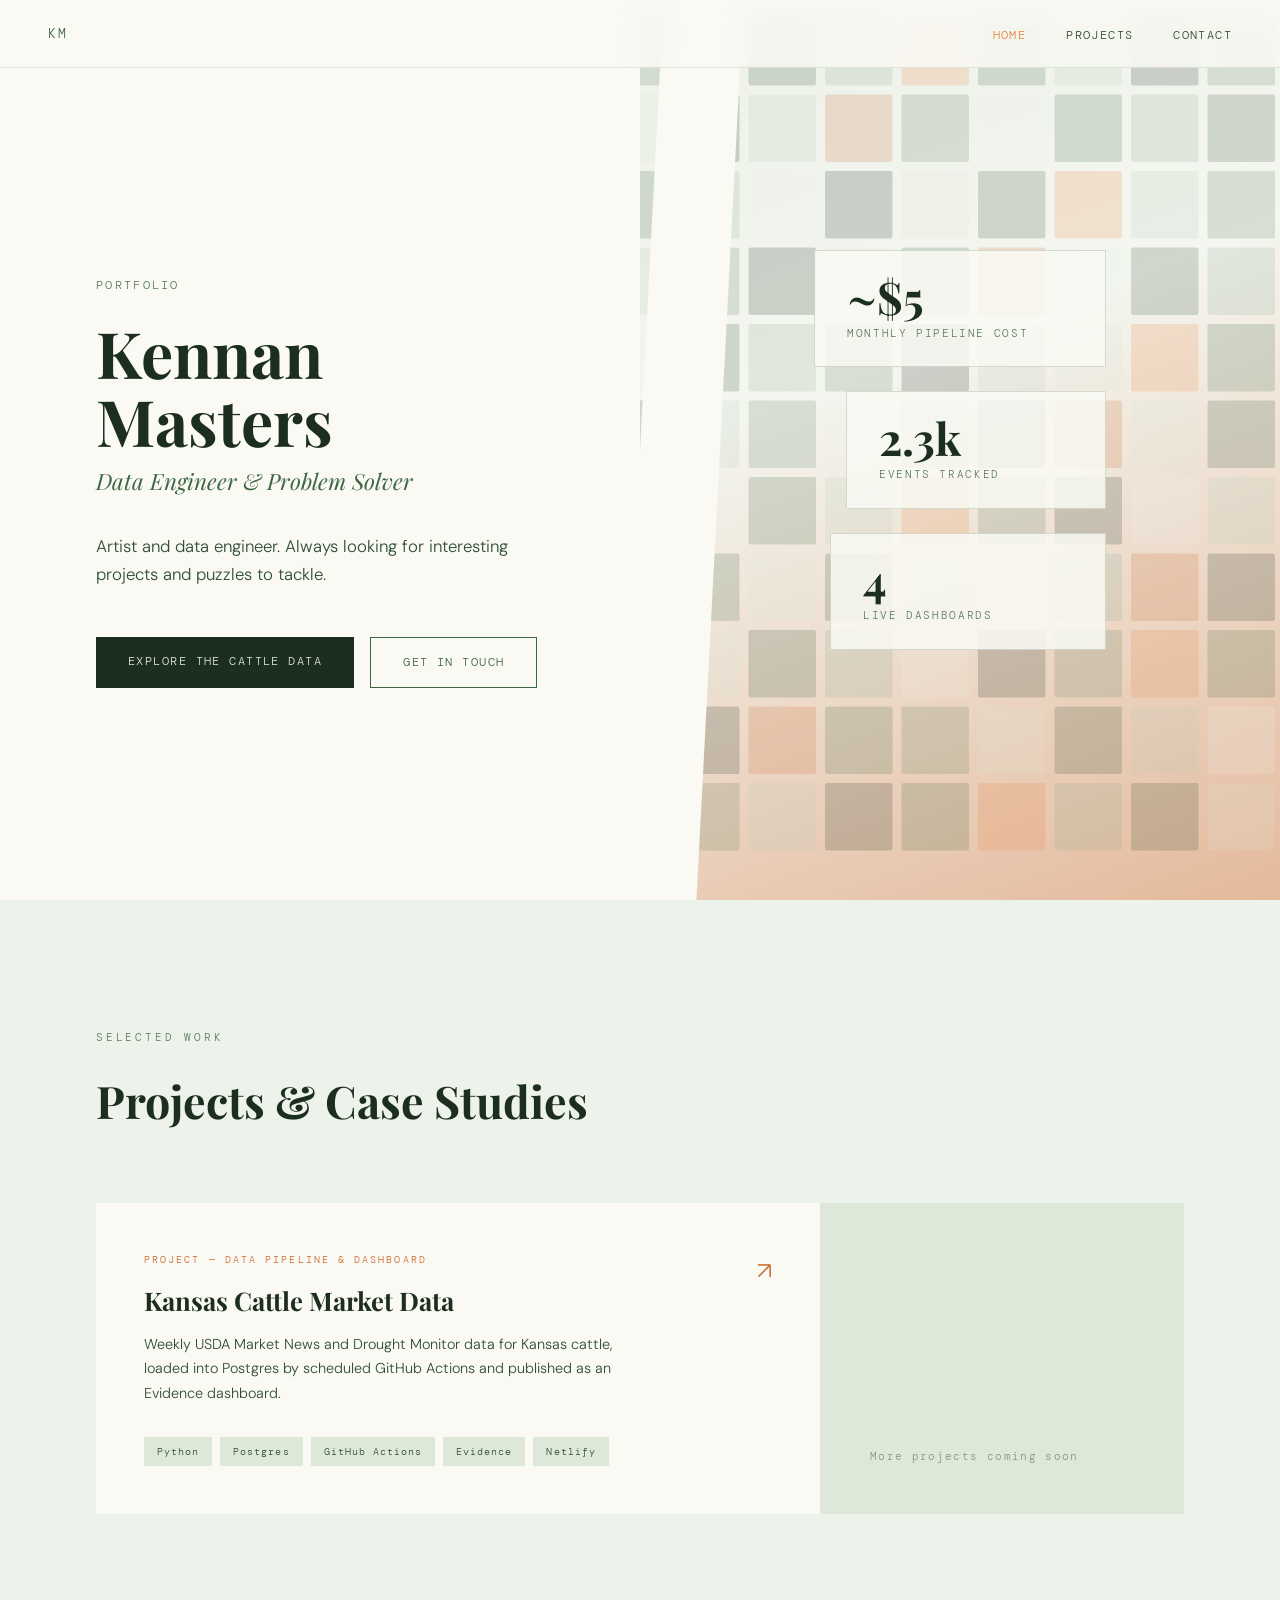
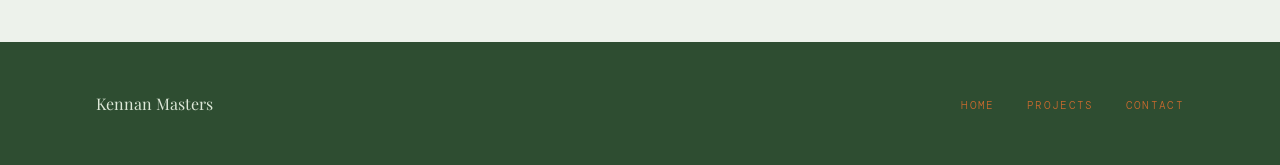
==== index.html @ 0778ef92 "Rename the Cattle Data nav and footer link to Projects, with an anchor on the home page Co-Authored-" ====
<!DOCTYPE html>
<html lang="en">
<head>
  <meta charset="UTF-8" />
  <meta name="viewport" content="width=device-width, initial-scale=1.0" />
  <title>Kennan Masters — Data Engineer & Problem Solver</title>
  <link rel="icon" href="/favicon.ico" sizes="48x48" />
  <link rel="icon" href="/icon.svg" type="image/svg+xml" />
  <link rel="apple-touch-icon" href="/apple-touch-icon.png" />
  <link rel="preconnect" href="https://fonts.googleapis.com" />
  <link rel="preconnect" href="https://fonts.gstatic.com" crossorigin />
  <link href="https://fonts.googleapis.com/css2?family=Playfair+Display:ital,wght@0,400;0,700;1,400&family=DM+Mono:wght@300;400&family=DM+Sans:wght@300;400;500&display=swap" rel="stylesheet" />
  <link rel="stylesheet" href="styles.css" />
  <style>
    body { overflow-x: hidden; }

    /* ── HERO ── */
    .hero {
      min-height: 100vh;
      display: grid;
      grid-template-columns: 1fr 1fr;
      position: relative;
      overflow: hidden;
    }

    .hero-left {
      display: flex;
      flex-direction: column;
      justify-content: center;
      padding: 8rem 4rem 4rem 6rem;
      position: relative;
      z-index: 2;
    }

    .hero-eyebrow {
      font-family: 'DM Mono', monospace;
      font-size: 0.72rem;
      letter-spacing: 0.2em;
      text-transform: uppercase;
      color: var(--sage);
      margin-bottom: 1.5rem;
      opacity: 0;
      animation: fadeUp 0.8s ease forwards 0.2s;
    }

    .hero-name {
      font-family: 'Playfair Display', serif;
      font-size: clamp(3.5rem, 5vw, 5.5rem);
      font-weight: 700;
      line-height: 1.05;
      color: var(--soil);
      margin-bottom: 0.5rem;
      opacity: 0;
      animation: fadeUp 0.8s ease forwards 0.4s;
    }

    .hero-title {
      font-family: 'Playfair Display', serif;
      font-size: clamp(1.1rem, 1.8vw, 1.4rem);
      font-weight: 400;
      font-style: italic;
      color: var(--leather);
      margin-bottom: 2rem;
      opacity: 0;
      animation: fadeUp 0.8s ease forwards 0.55s;
    }

    .hero-bio {
      font-size: 1.05rem;
      color: var(--bark);
      max-width: 38ch;
      margin-bottom: 3rem;
      opacity: 0;
      animation: fadeUp 0.8s ease forwards 0.7s;
    }

    .hero-cta {
      display: flex;
      gap: 1rem;
      flex-wrap: wrap;
      opacity: 0;
      animation: fadeUp 0.8s ease forwards 0.85s;
    }

    .hero-right {
      position: relative;
      display: flex;
      align-items: center;
      justify-content: center;
    }

    .terrain {
      position: absolute;
      inset: 0;
      background: linear-gradient(160deg, var(--wheat) 0%, var(--parchment) 40%, var(--clay) 100%);
      opacity: 0.45;
    }

    .terrain-lines { position: absolute; inset: 0; overflow: hidden; }
    .terrain-lines svg { width: 100%; height: 100%; opacity: 0.18; }

    .hero-stat-block {
      position: relative;
      z-index: 2;
      display: flex;
      flex-direction: column;
      gap: 1.5rem;
      padding: 3rem;
      opacity: 0;
      animation: fadeIn 1s ease forwards 1s;
    }

    .stat-card {
      background: rgba(250, 249, 244, 0.85);
      backdrop-filter: blur(8px);
      border: 1px solid rgba(61, 102, 66, 0.2);
      padding: 1.5rem 2rem;
      min-width: 260px;
    }

    .stat-card:nth-child(2) { margin-left: 2rem; }
    .stat-card:nth-child(3) { margin-left: 1rem; }

    .stat-number {
      font-family: 'Playfair Display', serif;
      font-size: 2.8rem;
      font-weight: 700;
      color: var(--soil);
      line-height: 1;
      margin-bottom: 0.25rem;
    }

    .stat-label {
      font-family: 'DM Mono', monospace;
      font-size: 0.68rem;
      letter-spacing: 0.15em;
      text-transform: uppercase;
      color: var(--sage);
    }

    .hero::after {
      content: '';
      position: absolute;
      top: 0; bottom: 0;
      left: 50%;
      width: 80px;
      background: var(--cream);
      transform: skewX(-3deg);
      z-index: 1;
    }

    /* ── WORK ── */
    .section-work {
      padding: 8rem 6rem;
      background: var(--parchment);
      scroll-margin-top: 3rem; /* keeps the heading clear of the fixed nav when jumped to */
    }

    .work-grid {
      display: grid;
      grid-template-columns: 2fr 1fr;
      gap: 2px;
      background: var(--wheat);
    }

    .work-card {
      background: var(--cream);
      padding: 3rem;
      text-decoration: none;
      color: inherit;
      display: block;
      transition: background 0.2s;
      position: relative;
      overflow: hidden;
    }

    .work-card::before {
      content: '';
      position: absolute;
      bottom: 0; left: 0;
      height: 3px;
      width: 0;
      background: var(--rust);
      transition: width 0.3s ease;
    }

    .work-card:hover { background: var(--parchment); }
    .work-card:hover::before { width: 100%; }

    .work-card-tag {
      font-family: 'DM Mono', monospace;
      font-size: 0.65rem;
      letter-spacing: 0.2em;
      text-transform: uppercase;
      color: var(--clay);
      margin-bottom: 1rem;
    }

    .work-card-title {
      font-family: 'Playfair Display', serif;
      font-size: 1.6rem;
      font-weight: 700;
      color: var(--soil);
      margin-bottom: 1rem;
      line-height: 1.2;
    }

    .work-card-desc {
      font-size: 0.9rem;
      color: var(--bark);
      max-width: 50ch;
      margin-bottom: 2rem;
    }

    .work-card-stack { display: flex; flex-wrap: wrap; gap: 0.5rem; }

    .stack-pill {
      font-family: 'DM Mono', monospace;
      font-size: 0.65rem;
      letter-spacing: 0.1em;
      padding: 0.3rem 0.75rem;
      background: var(--wheat);
      color: var(--bark);
      border: 1px solid var(--wheat);
    }

    .work-card-arrow {
      position: absolute;
      top: 3rem; right: 3rem;
      font-size: 1.5rem;
      color: var(--clay);
      transition: transform 0.2s;
    }

    .work-card:hover .work-card-arrow { transform: translate(4px, -4px); }

    .work-card-placeholder {
      background: var(--wheat);
      padding: 3rem;
      display: flex;
      flex-direction: column;
      justify-content: flex-end;
    }

    .work-card-placeholder p {
      font-family: 'DM Mono', monospace;
      font-size: 0.7rem;
      letter-spacing: 0.12em;
      color: var(--leather);
      opacity: 0.6;
    }

    /* ── ABOUT ── */
    .about-strip {
      padding: 7rem 6rem;
      display: grid;
      grid-template-columns: 1fr 1fr;
      gap: 6rem;
      align-items: center;
      background: var(--soil);
      color: var(--wheat);
    }

    .about-strip .section-label { color: var(--clay); }
    .about-strip .section-title { color: var(--wheat); margin-bottom: 1.5rem; }

    .about-text {
      font-size: 1rem;
      color: var(--parchment);
      opacity: 0.85;
      margin-bottom: 2rem;
    }

    .about-strip .btn-secondary { border-color: var(--clay); color: var(--clay); }
    .about-strip .btn-secondary:hover { background: var(--clay); color: var(--soil); }

    .skills-list {
      display: grid;
      grid-template-columns: 1fr 1fr;
      gap: 1px;
      background: rgba(221, 232, 216, 0.15);
    }

    .skill-item { padding: 1.5rem; background: rgba(28, 46, 31, 0.6); }

    .skill-name {
      font-family: 'DM Mono', monospace;
      font-size: 0.75rem;
      letter-spacing: 0.1em;
      color: var(--wheat);
      margin-bottom: 0.25rem;
    }

    .skill-desc { font-size: 0.78rem; color: var(--clay); opacity: 0.8; }

    /* ── RESPONSIVE ── */
    @media (max-width: 900px) {
      .hero { grid-template-columns: 1fr; min-height: auto; }
      .hero-left { padding: 7rem 2rem 3rem; }
      .hero::after { display: none; }
      .hero-right { padding: 2rem; min-height: 300px; }
      .hero-stat-block { flex-direction: row; flex-wrap: wrap; gap: 1rem; padding: 1.5rem; }
      .stat-card { min-width: auto; flex: 1; }
      .stat-card:nth-child(2), .stat-card:nth-child(3) { margin-left: 0; }
      .section-work { padding: 5rem 2rem; }
      .work-grid { grid-template-columns: 1fr; }
      .about-strip { grid-template-columns: 1fr; padding: 5rem 2rem; gap: 3rem; }
    }
  </style>
</head>
<body>

  <nav></nav>

  <section class="hero">
    <div class="hero-left">
      <p class="hero-eyebrow">Portfolio</p>
      <h1 class="hero-name">Kennan<br>Masters</h1>
      <p class="hero-title">Data Engineer &amp; Problem Solver</p>
      <p class="hero-bio">Artist and data engineer. Always looking for interesting projects and puzzles to tackle.</p>
      <div class="hero-cta">
        <a href="/ag-data/" class="btn-primary">Explore the Cattle Data</a>
        <a href="contact.html" class="btn-secondary">Get In Touch</a>
      </div>
    </div>
    <div class="hero-right">
      <div class="terrain"></div>
      <div class="terrain-lines">
  <svg width="100%" height="100%" viewBox="0 0 680 800" preserveAspectRatio="xMidYMid slice" xmlns="http://www.w3.org/2000/svg">
    <style>
      .c0{fill:#1c2e1f}.c1{fill:#2e4d31}.c2{fill:#3d6642}.c3{fill:#5a7a5d}
      .c4{fill:#8aa88d}.c5{fill:#b8ccba}.c6{fill:#dde8d8}.c7{fill:#edf2eb}
      .ca{fill:#c96a2e}.cb{fill:#e8843e}
    </style>
    <rect x="16" y="16" width="60" height="60" rx="2" class="c3"/>
    <rect x="84" y="16" width="60" height="60" rx="2" class="c6"/>
    <rect x="152" y="16" width="60" height="60" rx="2" class="c1"/>
    <rect x="220" y="16" width="60" height="60" rx="2" class="c4"/>
    <rect x="288" y="16" width="60" height="60" rx="2" class="cb"/>
    <rect x="356" y="16" width="60" height="60" rx="2" class="c2"/>
    <rect x="424" y="16" width="60" height="60" rx="2" class="c5"/>
    <rect x="492" y="16" width="60" height="60" rx="2" class="c0"/>
    <rect x="560" y="16" width="60" height="60" rx="2" class="c3"/>
    <rect x="628" y="16" width="60" height="60" rx="2" class="c7"/>
    <rect x="16" y="84" width="60" height="60" rx="2" class="c6"/>
    <rect x="84" y="84" width="60" height="60" rx="2" class="c0"/>
    <rect x="152" y="84" width="60" height="60" rx="2" class="c5"/>
    <rect x="220" y="84" width="60" height="60" rx="2" class="ca"/>
    <rect x="288" y="84" width="60" height="60" rx="2" class="c3"/>
    <rect x="356" y="84" width="60" height="60" rx="2" class="c7"/>
    <rect x="424" y="84" width="60" height="60" rx="2" class="c2"/>
    <rect x="492" y="84" width="60" height="60" rx="2" class="c4"/>
    <rect x="560" y="84" width="60" height="60" rx="2" class="c1"/>
    <rect x="628" y="84" width="60" height="60" rx="2" class="c0"/>
    <rect x="16" y="152" width="60" height="60" rx="2" class="c2"/>
    <rect x="84" y="152" width="60" height="60" rx="2" class="c4"/>
    <rect x="152" y="152" width="60" height="60" rx="2" class="c7"/>
    <rect x="220" y="152" width="60" height="60" rx="2" class="c0"/>
    <rect x="288" y="152" width="60" height="60" rx="2" class="c6"/>
    <rect x="356" y="152" width="60" height="60" rx="2" class="c1"/>
    <rect x="424" y="152" width="60" height="60" rx="2" class="cb"/>
    <rect x="492" y="152" width="60" height="60" rx="2" class="c5"/>
    <rect x="560" y="152" width="60" height="60" rx="2" class="c3"/>
    <rect x="628" y="152" width="60" height="60" rx="2" class="c2"/>
    <rect x="16" y="220" width="60" height="60" rx="2" class="c5"/>
    <rect x="84" y="220" width="60" height="60" rx="2" class="c3"/>
    <rect x="152" y="220" width="60" height="60" rx="2" class="c0"/>
    <rect x="220" y="220" width="60" height="60" rx="2" class="c6"/>
    <rect x="288" y="220" width="60" height="60" rx="2" class="c2"/>
    <rect x="356" y="220" width="60" height="60" rx="2" class="ca"/>
    <rect x="424" y="220" width="60" height="60" rx="2" class="c7"/>
    <rect x="492" y="220" width="60" height="60" rx="2" class="c1"/>
    <rect x="560" y="220" width="60" height="60" rx="2" class="c4"/>
    <rect x="628" y="220" width="60" height="60" rx="2" class="c5"/>
    <rect x="16" y="288" width="60" height="60" rx="2" class="c7"/>
    <rect x="84" y="288" width="60" height="60" rx="2" class="c1"/>
    <rect x="152" y="288" width="60" height="60" rx="2" class="c4"/>
    <rect x="220" y="288" width="60" height="60" rx="2" class="c3"/>
    <rect x="288" y="288" width="60" height="60" rx="2" class="c0"/>
    <rect x="356" y="288" width="60" height="60" rx="2" class="c5"/>
    <rect x="424" y="288" width="60" height="60" rx="2" class="c6"/>
    <rect x="492" y="288" width="60" height="60" rx="2" class="cb"/>
    <rect x="560" y="288" width="60" height="60" rx="2" class="c2"/>
    <rect x="628" y="288" width="60" height="60" rx="2" class="c1"/>
    <rect x="16" y="356" width="60" height="60" rx="2" class="c1"/>
    <rect x="84" y="356" width="60" height="60" rx="2" class="c5"/>
    <rect x="152" y="356" width="60" height="60" rx="2" class="c3"/>
    <rect x="220" y="356" width="60" height="60" rx="2" class="c7"/>
    <rect x="288" y="356" width="60" height="60" rx="2" class="c4"/>
    <rect x="356" y="356" width="60" height="60" rx="2" class="c0"/>
    <rect x="424" y="356" width="60" height="60" rx="2" class="ca"/>
    <rect x="492" y="356" width="60" height="60" rx="2" class="c6"/>
    <rect x="560" y="356" width="60" height="60" rx="2" class="c1"/>
    <rect x="628" y="356" width="60" height="60" rx="2" class="c3"/>
    <rect x="16" y="424" width="60" height="60" rx="2" class="c4"/>
    <rect x="84" y="424" width="60" height="60" rx="2" class="c7"/>
    <rect x="152" y="424" width="60" height="60" rx="2" class="c2"/>
    <rect x="220" y="424" width="60" height="60" rx="2" class="c5"/>
    <rect x="288" y="424" width="60" height="60" rx="2" class="cb"/>
    <rect x="356" y="424" width="60" height="60" rx="2" class="c3"/>
    <rect x="424" y="424" width="60" height="60" rx="2" class="c0"/>
    <rect x="492" y="424" width="60" height="60" rx="2" class="c7"/>
    <rect x="560" y="424" width="60" height="60" rx="2" class="c5"/>
    <rect x="628" y="424" width="60" height="60" rx="2" class="c2"/>
    <rect x="16" y="492" width="60" height="60" rx="2" class="c0"/>
    <rect x="84" y="492" width="60" height="60" rx="2" class="c2"/>
    <rect x="152" y="492" width="60" height="60" rx="2" class="c6"/>
    <rect x="220" y="492" width="60" height="60" rx="2" class="c1"/>
    <rect x="288" y="492" width="60" height="60" rx="2" class="c5"/>
    <rect x="356" y="492" width="60" height="60" rx="2" class="c7"/>
    <rect x="424" y="492" width="60" height="60" rx="2" class="c4"/>
    <rect x="492" y="492" width="60" height="60" rx="2" class="ca"/>
    <rect x="560" y="492" width="60" height="60" rx="2" class="c0"/>
    <rect x="628" y="492" width="60" height="60" rx="2" class="c6"/>
    <rect x="16" y="560" width="60" height="60" rx="2" class="c5"/>
    <rect x="84" y="560" width="60" height="60" rx="2" class="c6"/>
    <rect x="152" y="560" width="60" height="60" rx="2" class="c1"/>
    <rect x="220" y="560" width="60" height="60" rx="2" class="c4"/>
    <rect x="288" y="560" width="60" height="60" rx="2" class="c7"/>
    <rect x="356" y="560" width="60" height="60" rx="2" class="c0"/>
    <rect x="424" y="560" width="60" height="60" rx="2" class="c3"/>
    <rect x="492" y="560" width="60" height="60" rx="2" class="cb"/>
    <rect x="560" y="560" width="60" height="60" rx="2" class="c2"/>
    <rect x="628" y="560" width="60" height="60" rx="2" class="c4"/>
    <rect x="16" y="628" width="60" height="60" rx="2" class="c3"/>
    <rect x="84" y="628" width="60" height="60" rx="2" class="c0"/>
    <rect x="152" y="628" width="60" height="60" rx="2" class="ca"/>
    <rect x="220" y="628" width="60" height="60" rx="2" class="c2"/>
    <rect x="288" y="628" width="60" height="60" rx="2" class="c3"/>
    <rect x="356" y="628" width="60" height="60" rx="2" class="c6"/>
    <rect x="424" y="628" width="60" height="60" rx="2" class="c1"/>
    <rect x="492" y="628" width="60" height="60" rx="2" class="c5"/>
    <rect x="560" y="628" width="60" height="60" rx="2" class="c7"/>
    <rect x="628" y="628" width="60" height="60" rx="2" class="c0"/>
    <rect x="16" y="696" width="60" height="60" rx="2" class="c6"/>
    <rect x="84" y="696" width="60" height="60" rx="2" class="c3"/>
    <rect x="152" y="696" width="60" height="60" rx="2" class="c5"/>
    <rect x="220" y="696" width="60" height="60" rx="2" class="c0"/>
    <rect x="288" y="696" width="60" height="60" rx="2" class="c2"/>
    <rect x="356" y="696" width="60" height="60" rx="2" class="cb"/>
    <rect x="424" y="696" width="60" height="60" rx="2" class="c4"/>
    <rect x="492" y="696" width="60" height="60" rx="2" class="c1"/>
    <rect x="560" y="696" width="60" height="60" rx="2" class="c6"/>
    <rect x="628" y="696" width="60" height="60" rx="2" class="c3"/>
  </svg>
</div>
      <div class="hero-stat-block">
        <div class="stat-card">
          <div class="stat-number">~$5</div>
          <div class="stat-label">Monthly Pipeline Cost</div>
        </div>
        <div class="stat-card">
          <div class="stat-number">2.3k</div>
          <div class="stat-label">Events Tracked</div>
        </div>
        <div class="stat-card">
          <div class="stat-number">4</div>
          <div class="stat-label">Live Dashboards</div>
        </div>
      </div>
    </div>
  </section>

  <section class="section-work" id="work">
    <p class="section-label">Selected Work</p>
    <h2 class="section-title">Projects &amp; Case Studies</h2>
    <div class="work-grid">
      <a href="/ag-data/" class="work-card">
        <span class="work-card-arrow">↗</span>
        <p class="work-card-tag">Project — Data Pipeline &amp; Dashboard</p>
        <h3 class="work-card-title">Kansas Cattle Market Data</h3>
        <p class="work-card-desc">Weekly USDA Market News and Drought Monitor data for Kansas cattle, loaded into Postgres by scheduled GitHub Actions and published as an Evidence dashboard.</p>
        <div class="work-card-stack">
          <span class="stack-pill">Python</span>
          <span class="stack-pill">Postgres</span>
          <span class="stack-pill">GitHub Actions</span>
          <span class="stack-pill">Evidence</span>
          <span class="stack-pill">Netlify</span>
        </div>
      </a>
      <!-- Hidden for now: the ranch case study page is broken (Metabase embeds). Restore this card when it is fixed.
      <a href="case-study.html" class="work-card">
        <span class="work-card-arrow">↗</span>
        <p class="work-card-tag">Case Study — Data Pipeline</p>
        <h3 class="work-card-title">Ranch Data Pipeline</h3>
        <p class="work-card-desc">A lightweight, low-cost data pipeline built for a working cattle ranch. Google Sheets as the data entry layer, synced to Supabase, visualized in Metabase — all for around $5/month.</p>
        <div class="work-card-stack">
          <span class="stack-pill">Google Sheets</span>
          <span class="stack-pill">Apps Script</span>
          <span class="stack-pill">Supabase</span>
          <span class="stack-pill">Metabase</span>
          <span class="stack-pill">Railway</span>
        </div>
      </a>
      -->
      <div class="work-card-placeholder">
        <p>More projects coming soon</p>
      </div>
    </div>
  </section>
<!--
  <section class="about-strip">
    <div>
      <p class="section-label">About</p>
      <h2 class="section-title">Building things that work for real people</h2>
      <p class="about-text">I care about matching the solution to the problem.</p>
      <a href="contact.html" class="btn-secondary">Work Together</a>
    </div>
    <div class="skills-list">
      <div class="skill-item"><div class="skill-name">Pipelines</div><div class="skill-desc">ETL / ELT design</div></div>
      <div class="skill-item"><div class="skill-name">SQL</div><div class="skill-desc">PostgreSQL, Supabase</div></div>
      <div class="skill-item"><div class="skill-name">Automation</div><div class="skill-desc">Apps Script, Python</div></div>
      <div class="skill-item"><div class="skill-name">Visualization</div><div class="skill-desc">Metabase, dashboards</div></div>
      <div class="skill-item"><div class="skill-name">Databases</div><div class="skill-desc">Schema design, views</div></div>
      <div class="skill-item"><div class="skill-name">Low-cost infra</div><div class="skill-desc">Railway, Netlify</div></div>
    </div>
  </section>
-->
  <footer></footer>
<script src="/components.js"></script>
</body>
</html>
---- styles.css ----
/* =============================================================
   KENNAN MASTERS — PORTFOLIO
   Shared stylesheet for all pages.

   TO CHANGE COLORS: edit the :root block below.
   Every color used across the site is defined here.
   ============================================================= */

/* ── COLORS ── */
:root {
  --soil:      #1c2e1f;
  --bark:      #2e4d31;
  --leather:   #3d6642;
  --clay:      #c96a2e;
  --wheat:     #dde8d8;
  --parchment: #edf2eb;
  --cream:     #faf9f4;
  --sage:      #5a7a5d;
  --sage-dark: #3a5c3d;
  --rust:      #e8843e;
  --sky:       #6b8fa3;
}

/* ── RESET ── */
*, *::before, *::after {
  box-sizing: border-box;
  margin: 0;
  padding: 0;
}

/* ── BASE ── */
html {
  scroll-behavior: smooth;
}

body {
  background: var(--cream);
  color: var(--soil);
  font-family: 'DM Sans', sans-serif;
  font-weight: 300;
  line-height: 1.7;
}

/* ── NAV ── */
nav {
  position: fixed;
  top: 0; left: 0; right: 0;
  z-index: 100;
  display: flex;
  justify-content: space-between;
  align-items: center;
  padding: 1.25rem 3rem;
  background: rgba(250, 249, 244, 0.88);
  backdrop-filter: blur(12px);
  border-bottom: 1px solid rgba(61, 102, 66, 0.15);
}

.nav-logo {
  font-family: 'DM Mono', monospace;
  font-size: 0.8rem;
  font-weight: 300;
  letter-spacing: 0.15em;
  text-transform: uppercase;
  color: var(--leather);
  text-decoration: none;
}

.nav-links {
  display: flex;
  gap: 2.5rem;
  list-style: none;
}

.nav-links a {
  font-family: 'DM Mono', monospace;
  font-size: 0.72rem;
  letter-spacing: 0.12em;
  text-transform: uppercase;
  color: var(--bark);
  text-decoration: none;
  transition: color 0.2s;
}

.nav-links a:hover,
.nav-links a.active {
  color: var(--rust);
}

/* ── BUTTONS ── */
.btn-primary {
  display: inline-block;
  padding: 0.9rem 2rem;
  background: var(--soil);
  color: var(--wheat);
  font-family: 'DM Mono', monospace;
  font-size: 0.75rem;
  letter-spacing: 0.12em;
  text-transform: uppercase;
  text-decoration: none;
  transition: background 0.2s, transform 0.2s;
}

.btn-primary:hover {
  background: var(--bark);
  transform: translateY(-2px);
}

.btn-secondary {
  display: inline-block;
  padding: 0.9rem 2rem;
  border: 1.5px solid var(--leather);
  color: var(--leather);
  font-family: 'DM Mono', monospace;
  font-size: 0.75rem;
  letter-spacing: 0.12em;
  text-transform: uppercase;
  text-decoration: none;
  transition: all 0.2s;
}

.btn-secondary:hover {
  background: var(--leather);
  color: var(--cream);
  transform: translateY(-2px);
}

/* ── SECTION LABELS (shared across pages) ── */
.section-label {
  font-family: 'DM Mono', monospace;
  font-size: 0.7rem;
  letter-spacing: 0.25em;
  text-transform: uppercase;
  color: var(--sage);
  margin-bottom: 1rem;
}

.section-title {
  font-family: 'Playfair Display', serif;
  font-size: clamp(2rem, 3.5vw, 3rem);
  font-weight: 700;
  color: var(--soil);
  margin-bottom: 4rem;
  max-width: 20ch;
}

/* ── FOOTER ── */
footer {
  padding: 3rem 6rem;
  background: var(--bark);
  display: flex;
  justify-content: space-between;
  align-items: center;
}

.footer-name {
  font-family: 'Playfair Display', serif;
  font-size: 1rem;
  color: var(--wheat);
}

.footer-links {
  display: flex;
  gap: 2rem;
  list-style: none;
}

.footer-links a {
  font-family: 'DM Mono', monospace;
  font-size: 0.7rem;
  letter-spacing: 0.12em;
  text-transform: uppercase;
  color: var(--clay);
  text-decoration: none;
  transition: color 0.2s;
}

.footer-links a:hover {
  color: var(--wheat);
}

/* ── ANIMATIONS ── */
@keyframes fadeUp {
  from { opacity: 0; transform: translateY(20px); }
  to   { opacity: 1; transform: translateY(0); }
}

@keyframes fadeIn {
  from { opacity: 0; }
  to   { opacity: 1; }
}

/* ── RESPONSIVE — shared ── */
@media (max-width: 900px) {
  nav { padding: 1rem 1.5rem; }
  .nav-links { gap: 1.5rem; }
  footer { flex-direction: column; gap: 1.5rem; padding: 2rem; text-align: center; }
}
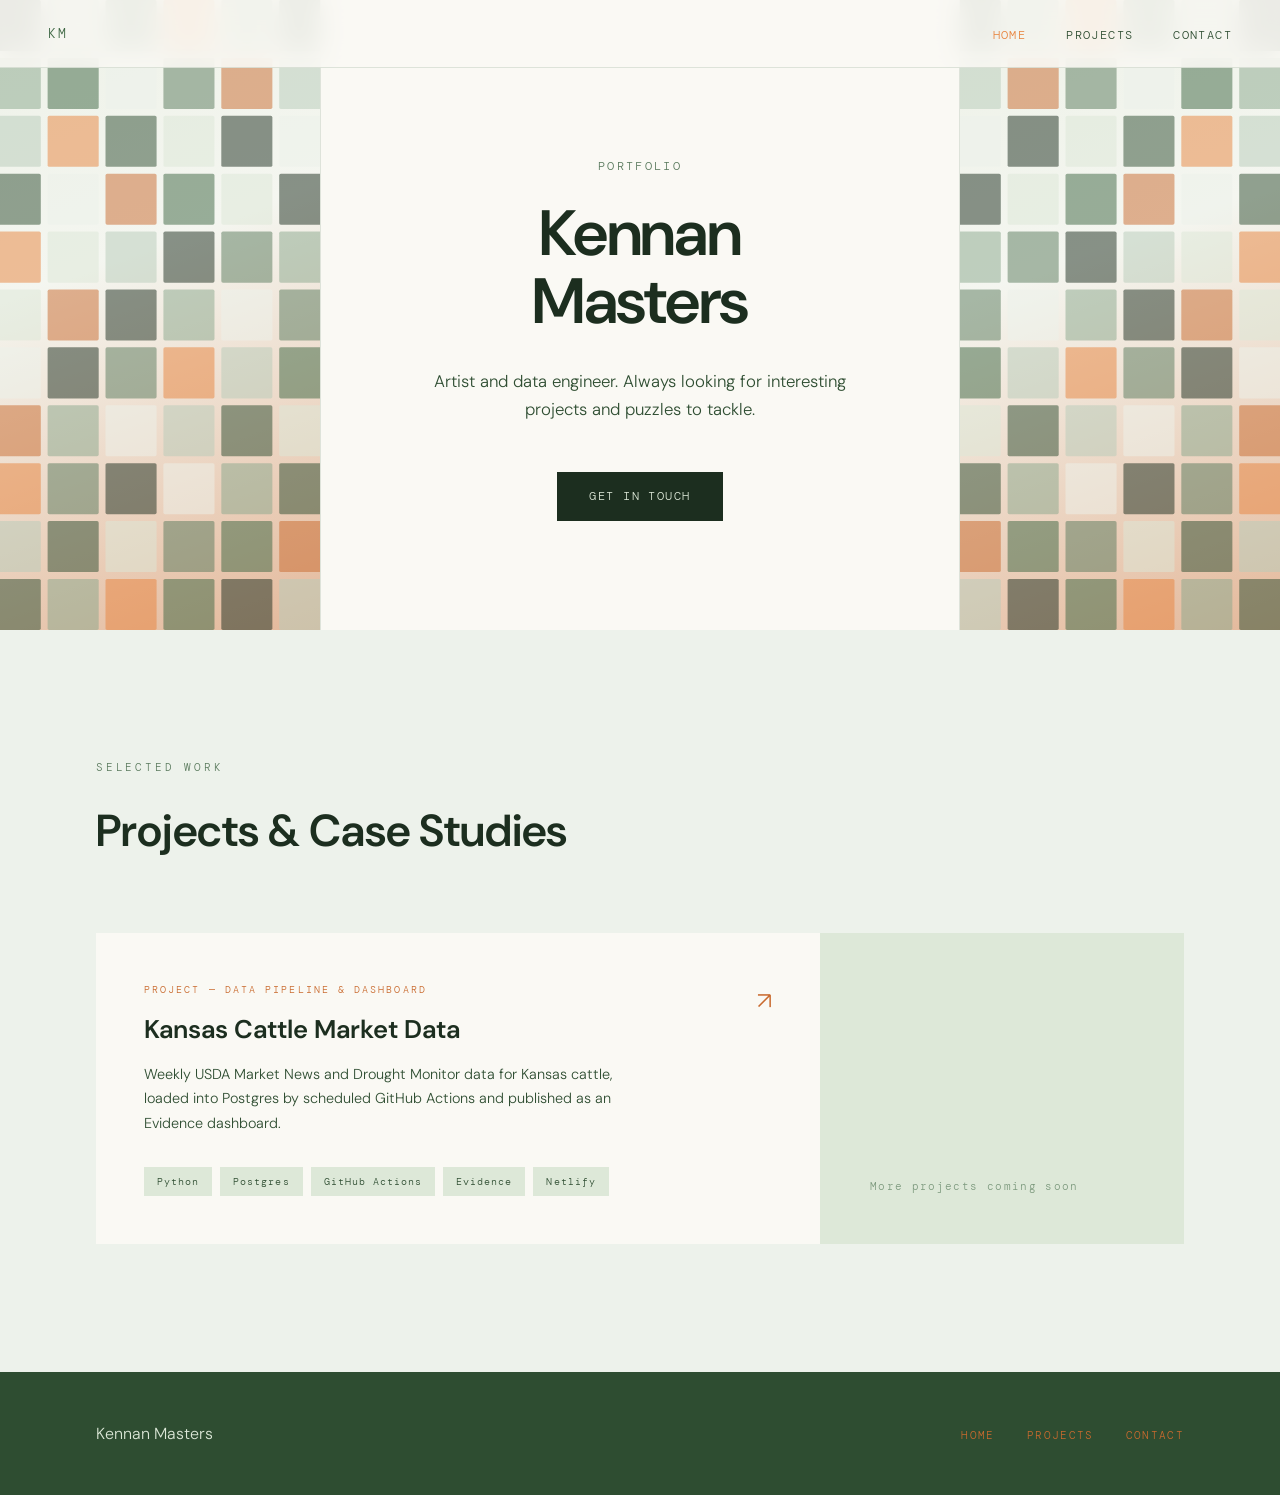
==== commit cd88de44: "Use DM Sans for headings to match the Evidence dashboard pages Co-Authored-By: Claude Sonnet 5.5 <no" ====
--- a/index.html
+++ b/index.html
@@ -9,16 +9,17 @@
   <link rel="apple-touch-icon" href="/apple-touch-icon.png" />
   <link rel="preconnect" href="https://fonts.googleapis.com" />
   <link rel="preconnect" href="https://fonts.gstatic.com" crossorigin />
-  <link href="https://fonts.googleapis.com/css2?family=Playfair+Display:ital,wght@0,400;0,700;1,400&family=DM+Mono:wght@300;400&family=DM+Sans:wght@300;400;500&display=swap" rel="stylesheet" />
+  <link href="https://fonts.googleapis.com/css2?family=DM+Mono:wght@300;400&family=DM+Sans:wght@300;400;500;600&display=swap" rel="stylesheet" />
   <link rel="stylesheet" href="styles.css" />
   <style>
     body { overflow-x: hidden; }
 
     /* ── HERO ── */
     .hero {
-      min-height: 100vh;
+      min-height: 70vh;
       display: grid;
-      grid-template-columns: 1fr 1fr;
+      /* artwork | name and bio on cream | artwork */
+      grid-template-columns: 1fr minmax(0, 40rem) 1fr;
       position: relative;
       overflow: hidden;
     }
@@ -27,7 +28,12 @@
       display: flex;
       flex-direction: column;
       justify-content: center;
-      padding: 8rem 4rem 4rem 6rem;
+      align-items: center;
+      text-align: center;
+      padding: 7rem 3rem 4rem;
+      background: var(--cream);
+      border-left: 1px solid rgba(61, 102, 66, 0.15);
+      border-right: 1px solid rgba(61, 102, 66, 0.15);
       position: relative;
       z-index: 2;
     }
@@ -44,31 +50,23 @@
     }
 
     .hero-name {
-      font-family: 'Playfair Display', serif;
+      font-family: var(--font-heading);
       font-size: clamp(3.5rem, 5vw, 5.5rem);
-      font-weight: 700;
+      font-weight: 600;
       line-height: 1.05;
+      letter-spacing: -0.02em;
       color: var(--soil);
-      margin-bottom: 0.5rem;
+      margin-bottom: 2rem;
       opacity: 0;
       animation: fadeUp 0.8s ease forwards 0.4s;
-    }
-
-    .hero-title {
-      font-family: 'Playfair Display', serif;
-      font-size: clamp(1.1rem, 1.8vw, 1.4rem);
-      font-weight: 400;
-      font-style: italic;
-      color: var(--leather);
-      margin-bottom: 2rem;
-      opacity: 0;
-      animation: fadeUp 0.8s ease forwards 0.55s;
     }
 
     .hero-bio {
       font-size: 1.05rem;
       color: var(--bark);
       max-width: 38ch;
+      margin-left: auto;
+      margin-right: auto;
       margin-bottom: 3rem;
       opacity: 0;
       animation: fadeUp 0.8s ease forwards 0.7s;
@@ -76,18 +74,23 @@
 
     .hero-cta {
       display: flex;
+      justify-content: center;
       gap: 1rem;
       flex-wrap: wrap;
       opacity: 0;
       animation: fadeUp 0.8s ease forwards 0.85s;
     }
 
-    .hero-right {
+    .hero-right,
+    .hero-art-left {
       position: relative;
       display: flex;
       align-items: center;
       justify-content: center;
     }
+
+    /* The left artwork reuses the right one's squares (see <use> in the markup), mirrored. */
+    .hero-art-left .terrain-lines { transform: scaleX(-1); }
 
     .terrain {
       position: absolute;
@@ -97,57 +100,7 @@
     }
 
     .terrain-lines { position: absolute; inset: 0; overflow: hidden; }
-    .terrain-lines svg { width: 100%; height: 100%; opacity: 0.18; }
-
-    .hero-stat-block {
-      position: relative;
-      z-index: 2;
-      display: flex;
-      flex-direction: column;
-      gap: 1.5rem;
-      padding: 3rem;
-      opacity: 0;
-      animation: fadeIn 1s ease forwards 1s;
-    }
-
-    .stat-card {
-      background: rgba(250, 249, 244, 0.85);
-      backdrop-filter: blur(8px);
-      border: 1px solid rgba(61, 102, 66, 0.2);
-      padding: 1.5rem 2rem;
-      min-width: 260px;
-    }
-
-    .stat-card:nth-child(2) { margin-left: 2rem; }
-    .stat-card:nth-child(3) { margin-left: 1rem; }
-
-    .stat-number {
-      font-family: 'Playfair Display', serif;
-      font-size: 2.8rem;
-      font-weight: 700;
-      color: var(--soil);
-      line-height: 1;
-      margin-bottom: 0.25rem;
-    }
-
-    .stat-label {
-      font-family: 'DM Mono', monospace;
-      font-size: 0.68rem;
-      letter-spacing: 0.15em;
-      text-transform: uppercase;
-      color: var(--sage);
-    }
-
-    .hero::after {
-      content: '';
-      position: absolute;
-      top: 0; bottom: 0;
-      left: 50%;
-      width: 80px;
-      background: var(--cream);
-      transform: skewX(-3deg);
-      z-index: 1;
-    }
+    .terrain-lines svg { width: 100%; height: 100%; opacity: 0.5; }
 
     /* ── WORK ── */
     .section-work {
@@ -197,9 +150,9 @@
     }
 
     .work-card-title {
-      font-family: 'Playfair Display', serif;
+      font-family: var(--font-heading);
       font-size: 1.6rem;
-      font-weight: 700;
+      font-weight: 600;
       color: var(--soil);
       margin-bottom: 1rem;
       line-height: 1.2;
@@ -296,12 +249,9 @@
     /* ── RESPONSIVE ── */
     @media (max-width: 900px) {
       .hero { grid-template-columns: 1fr; min-height: auto; }
-      .hero-left { padding: 7rem 2rem 3rem; }
-      .hero::after { display: none; }
+      .hero-art-left { display: none; }
+      .hero-left { padding: 7rem 2rem 3rem; border-left: 0; border-right: 0; }
       .hero-right { padding: 2rem; min-height: 300px; }
-      .hero-stat-block { flex-direction: row; flex-wrap: wrap; gap: 1rem; padding: 1.5rem; }
-      .stat-card { min-width: auto; flex: 1; }
-      .stat-card:nth-child(2), .stat-card:nth-child(3) { margin-left: 0; }
       .section-work { padding: 5rem 2rem; }
       .work-grid { grid-template-columns: 1fr; }
       .about-strip { grid-template-columns: 1fr; padding: 5rem 2rem; gap: 3rem; }
@@ -313,25 +263,30 @@
   <nav></nav>
 
   <section class="hero">
+    <div class="hero-art-left" aria-hidden="true">
+      <div class="terrain"></div>
+      <div class="terrain-lines">
+        <svg width="100%" height="100%" viewBox="16 16 672 740" preserveAspectRatio="xMidYMid slice" xmlns="http://www.w3.org/2000/svg"><use href="#terrain-grid"/></svg>
+      </div>
+    </div>
     <div class="hero-left">
       <p class="hero-eyebrow">Portfolio</p>
       <h1 class="hero-name">Kennan<br>Masters</h1>
-      <p class="hero-title">Data Engineer &amp; Problem Solver</p>
       <p class="hero-bio">Artist and data engineer. Always looking for interesting projects and puzzles to tackle.</p>
       <div class="hero-cta">
-        <a href="/ag-data/" class="btn-primary">Explore the Cattle Data</a>
-        <a href="contact.html" class="btn-secondary">Get In Touch</a>
+        <a href="contact.html" class="btn-primary">Get In Touch</a>
       </div>
     </div>
-    <div class="hero-right">
+    <div class="hero-right" aria-hidden="true">
       <div class="terrain"></div>
       <div class="terrain-lines">
-  <svg width="100%" height="100%" viewBox="0 0 680 800" preserveAspectRatio="xMidYMid slice" xmlns="http://www.w3.org/2000/svg">
+  <svg width="100%" height="100%" viewBox="16 16 672 740" preserveAspectRatio="xMidYMid slice" xmlns="http://www.w3.org/2000/svg">
     <style>
       .c0{fill:#1c2e1f}.c1{fill:#2e4d31}.c2{fill:#3d6642}.c3{fill:#5a7a5d}
       .c4{fill:#8aa88d}.c5{fill:#b8ccba}.c6{fill:#dde8d8}.c7{fill:#edf2eb}
       .ca{fill:#c96a2e}.cb{fill:#e8843e}
     </style>
+    <g id="terrain-grid">
     <rect x="16" y="16" width="60" height="60" rx="2" class="c3"/>
     <rect x="84" y="16" width="60" height="60" rx="2" class="c6"/>
     <rect x="152" y="16" width="60" height="60" rx="2" class="c1"/>
@@ -442,22 +397,9 @@
     <rect x="492" y="696" width="60" height="60" rx="2" class="c1"/>
     <rect x="560" y="696" width="60" height="60" rx="2" class="c6"/>
     <rect x="628" y="696" width="60" height="60" rx="2" class="c3"/>
+  </g>
   </svg>
 </div>
-      <div class="hero-stat-block">
-        <div class="stat-card">
-          <div class="stat-number">~$5</div>
-          <div class="stat-label">Monthly Pipeline Cost</div>
-        </div>
-        <div class="stat-card">
-          <div class="stat-number">2.3k</div>
-          <div class="stat-label">Events Tracked</div>
-        </div>
-        <div class="stat-card">
-          <div class="stat-number">4</div>
-          <div class="stat-label">Live Dashboards</div>
-        </div>
-      </div>
     </div>
   </section>
 
--- a/styles.css
+++ b/styles.css
@@ -19,6 +19,9 @@
   --sage-dark: #3a5c3d;
   --rust:      #e8843e;
   --sky:       #6b8fa3;
+
+  /* headings use the same font as the Evidence dashboard pages */
+  --font-heading: 'DM Sans', system-ui, sans-serif;
 }
 
 /* ── RESET ── */
@@ -135,9 +138,9 @@
 }
 
 .section-title {
-  font-family: 'Playfair Display', serif;
+  font-family: var(--font-heading);
   font-size: clamp(2rem, 3.5vw, 3rem);
-  font-weight: 700;
+  font-weight: 600;
   color: var(--soil);
   margin-bottom: 4rem;
   max-width: 20ch;
@@ -153,7 +156,7 @@
 }
 
 .footer-name {
-  font-family: 'Playfair Display', serif;
+  font-family: var(--font-heading);
   font-size: 1rem;
   color: var(--wheat);
 }
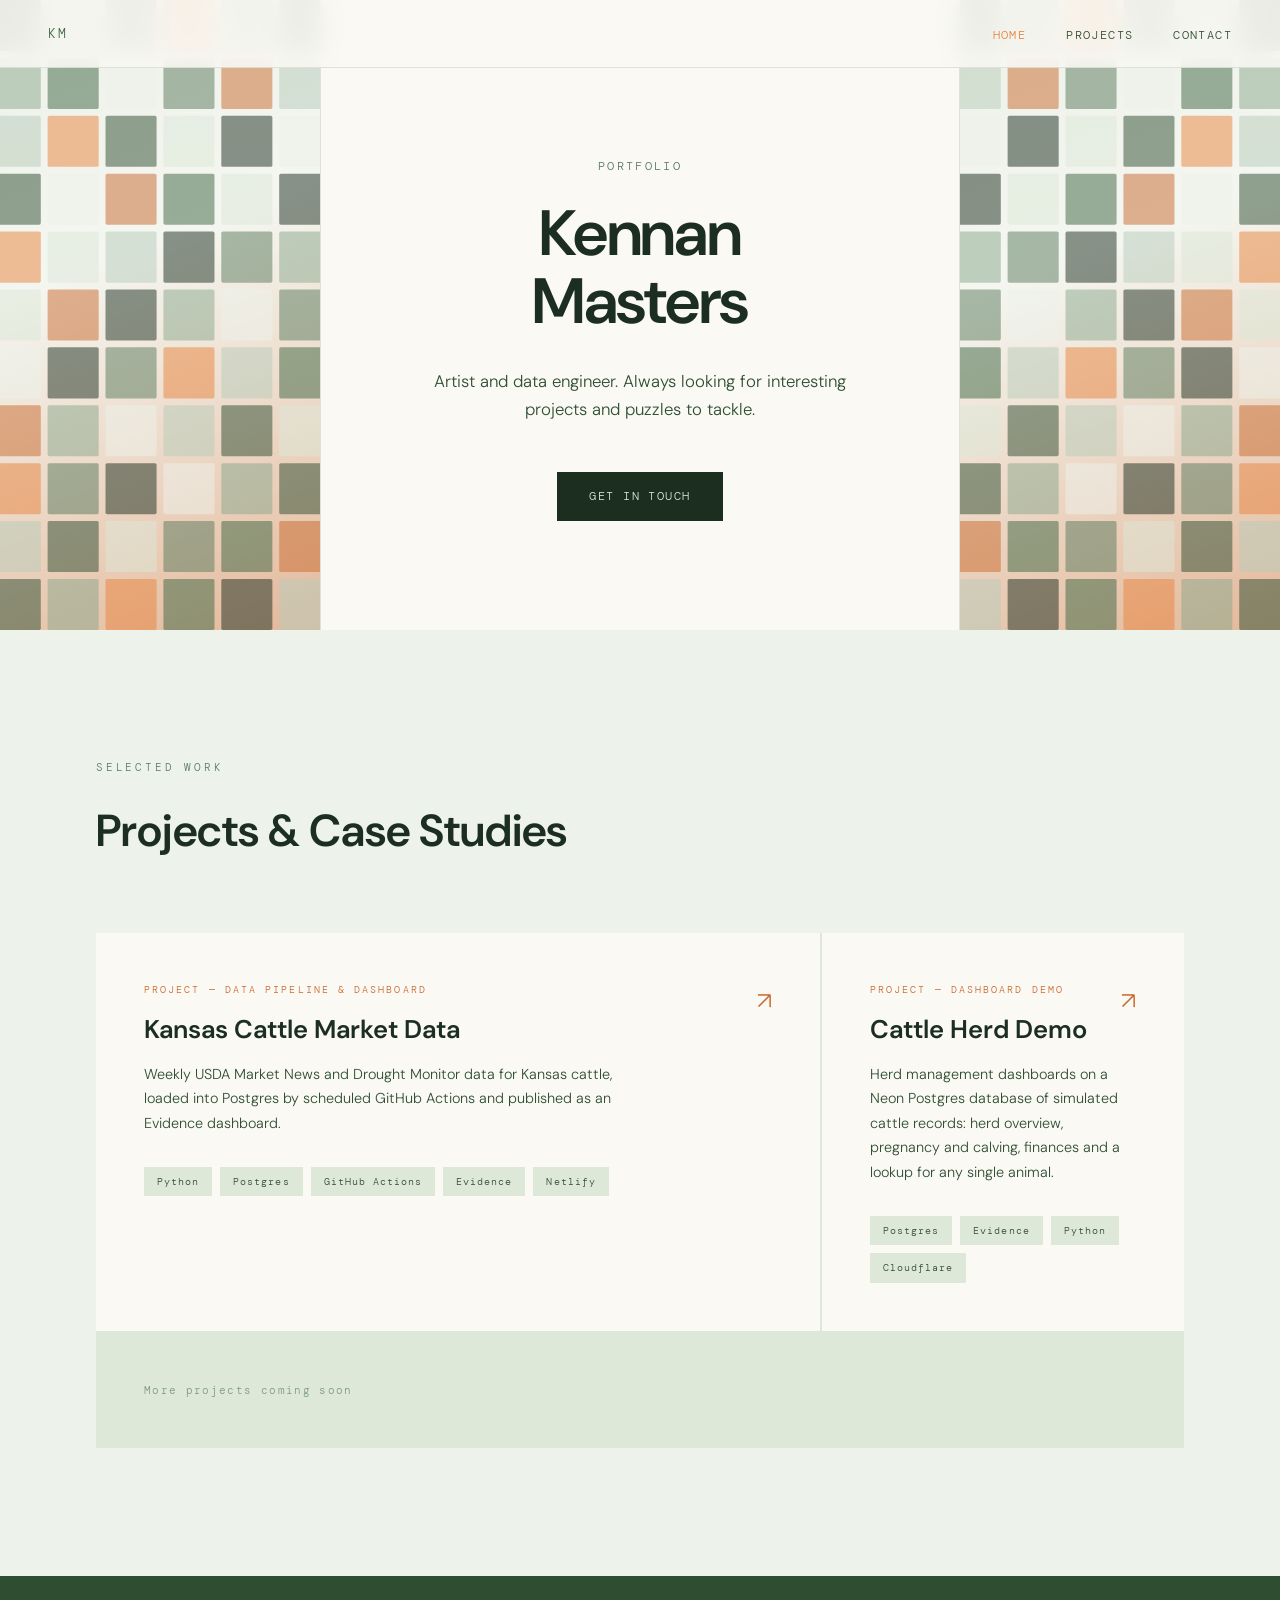
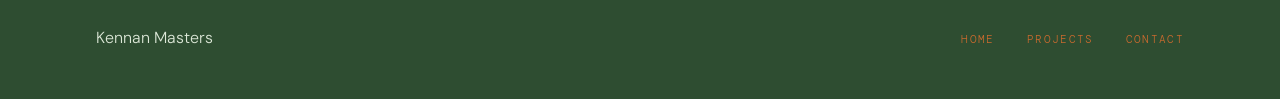
==== commit 694cb5a0: "Add the Cattle Herd Demo card and proxy /ranch-demo/ to Cloudflare Pages" ====
--- a/index.html
+++ b/index.html
@@ -420,6 +420,18 @@
           <span class="stack-pill">Netlify</span>
         </div>
       </a>
+      <a href="/ranch-demo/" class="work-card">
+        <span class="work-card-arrow">↗</span>
+        <p class="work-card-tag">Project — Dashboard Demo</p>
+        <h3 class="work-card-title">Cattle Herd Demo</h3>
+        <p class="work-card-desc">Herd management dashboards on a Neon Postgres database of simulated cattle records: herd overview, pregnancy and calving, finances and a lookup for any single animal.</p>
+        <div class="work-card-stack">
+          <span class="stack-pill">Postgres</span>
+          <span class="stack-pill">Evidence</span>
+          <span class="stack-pill">Python</span>
+          <span class="stack-pill">Cloudflare</span>
+        </div>
+      </a>
       <!-- Hidden for now: the ranch case study page is broken (Metabase embeds). Restore this card when it is fixed.
       <a href="case-study.html" class="work-card">
         <span class="work-card-arrow">↗</span>
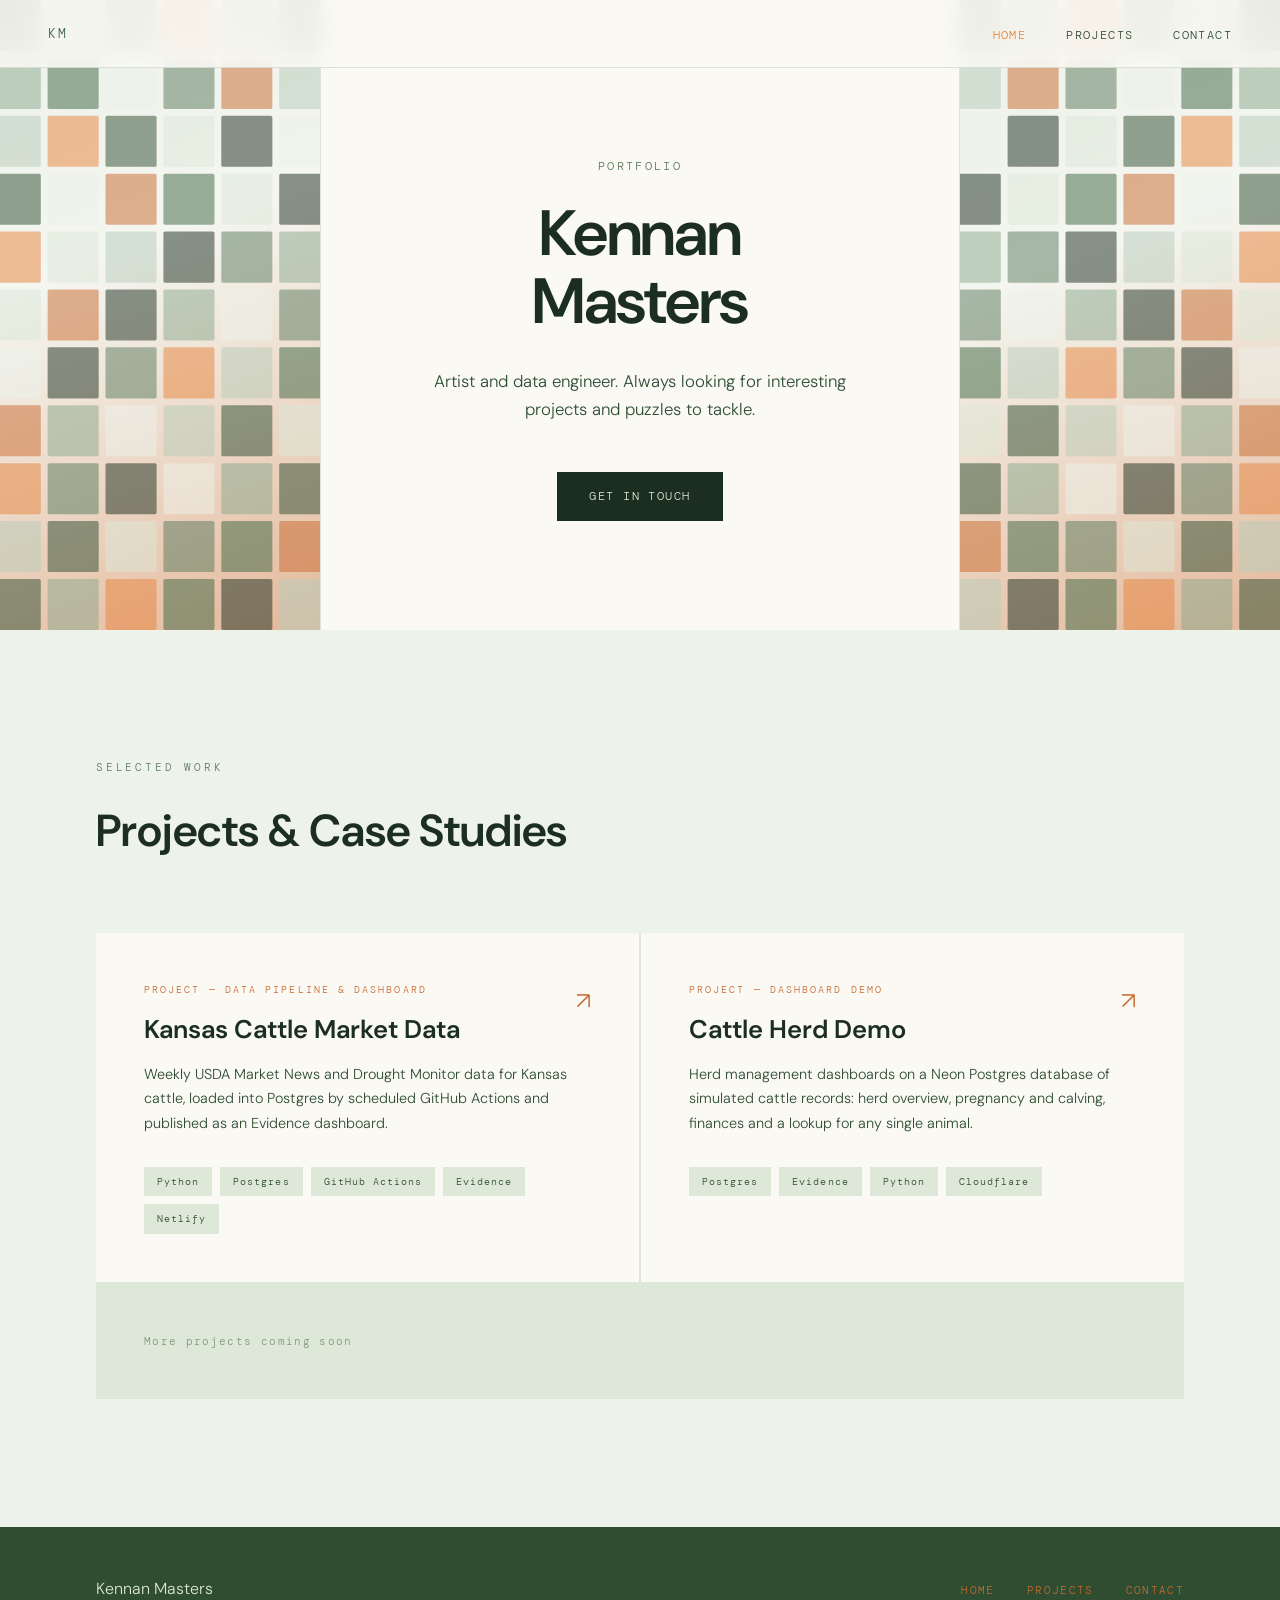
==== commit 71c9d43e: "Work grid: two equal columns, placeholder spans the full row" ====
--- a/index.html
+++ b/index.html
@@ -111,7 +111,7 @@
 
     .work-grid {
       display: grid;
-      grid-template-columns: 2fr 1fr;
+      grid-template-columns: 1fr 1fr;
       gap: 2px;
       background: var(--wheat);
     }
@@ -188,6 +188,7 @@
     .work-card:hover .work-card-arrow { transform: translate(4px, -4px); }
 
     .work-card-placeholder {
+      grid-column: 1 / -1; /* full row under the project cards */
       background: var(--wheat);
       padding: 3rem;
       display: flex;
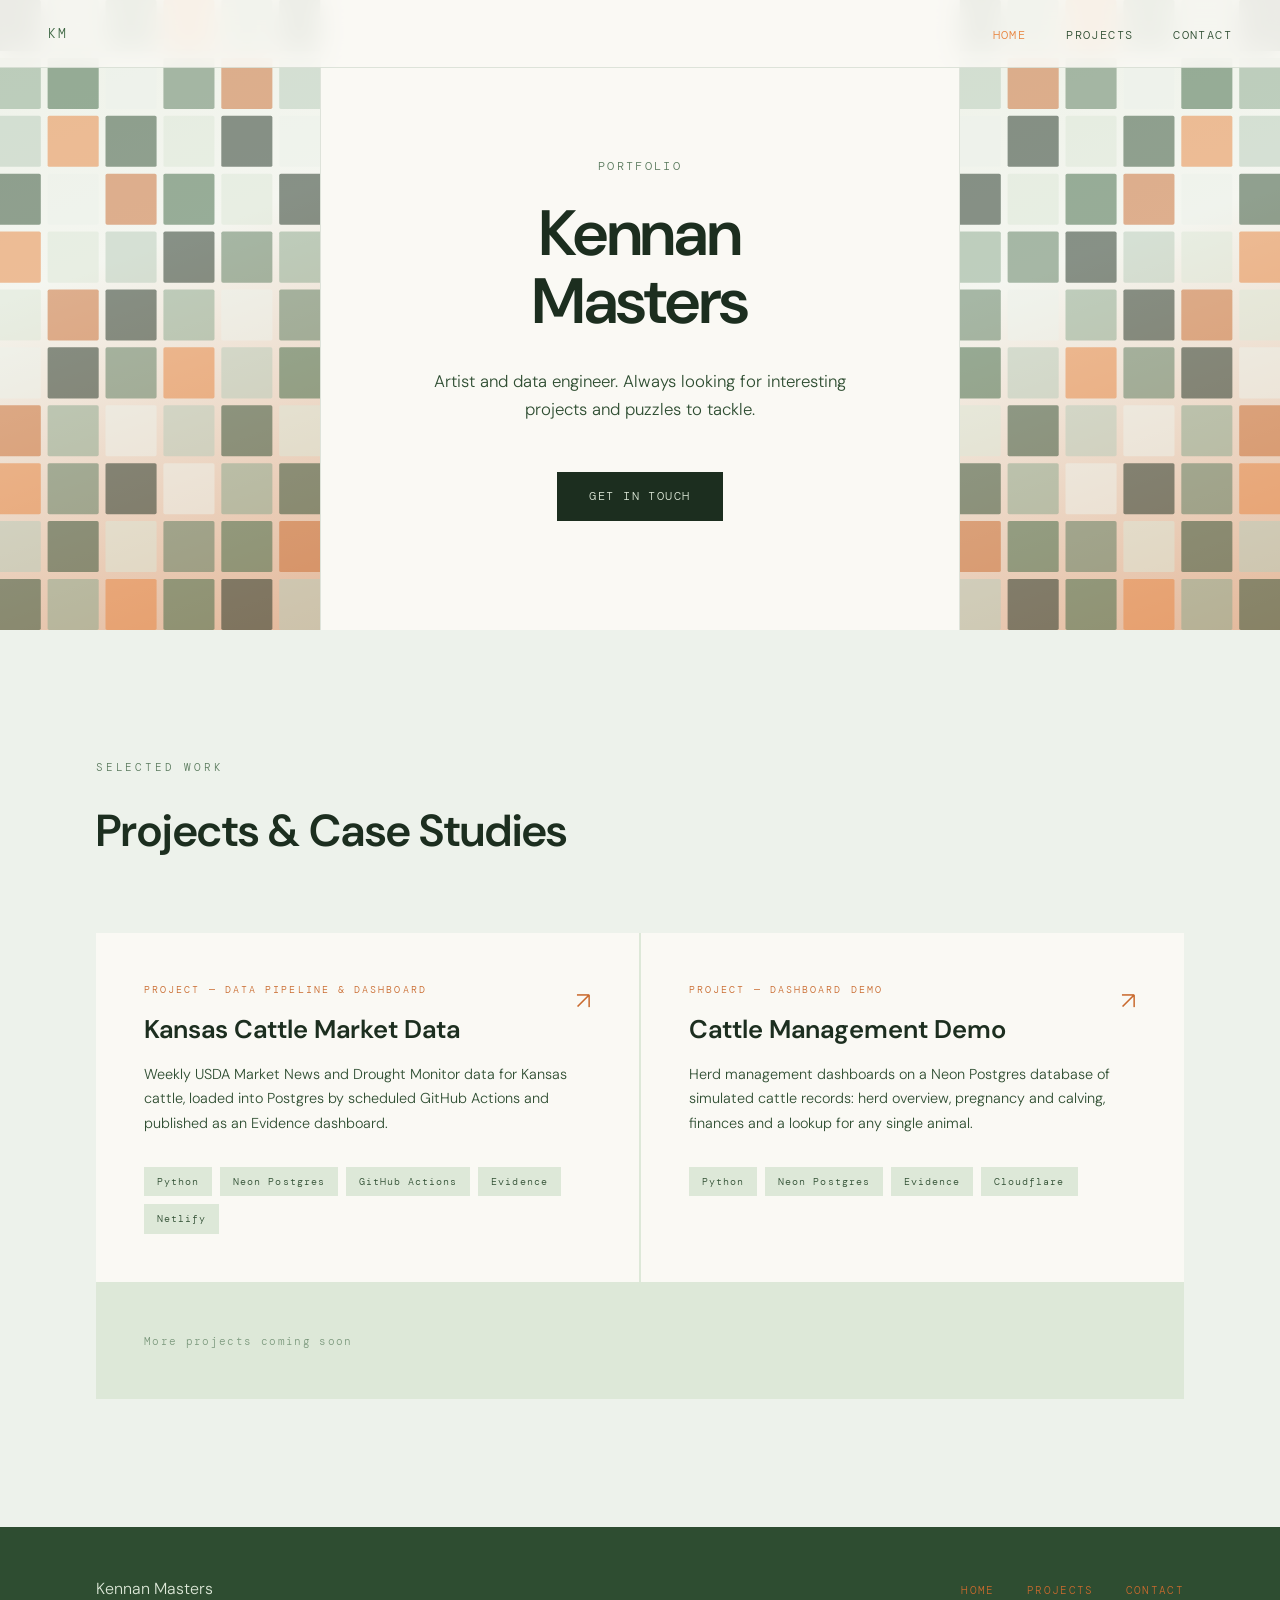
==== commit 2039f20d: "Cattle card: rename to Cattle Management Demo, pipeline-order pills, Neon Postgres on both cards" ====
--- a/index.html
+++ b/index.html
@@ -415,7 +415,7 @@
         <p class="work-card-desc">Weekly USDA Market News and Drought Monitor data for Kansas cattle, loaded into Postgres by scheduled GitHub Actions and published as an Evidence dashboard.</p>
         <div class="work-card-stack">
           <span class="stack-pill">Python</span>
-          <span class="stack-pill">Postgres</span>
+          <span class="stack-pill">Neon Postgres</span>
           <span class="stack-pill">GitHub Actions</span>
           <span class="stack-pill">Evidence</span>
           <span class="stack-pill">Netlify</span>
@@ -424,12 +424,12 @@
       <a href="/ranch-demo/" class="work-card">
         <span class="work-card-arrow">↗</span>
         <p class="work-card-tag">Project — Dashboard Demo</p>
-        <h3 class="work-card-title">Cattle Herd Demo</h3>
+        <h3 class="work-card-title">Cattle Management Demo</h3>
         <p class="work-card-desc">Herd management dashboards on a Neon Postgres database of simulated cattle records: herd overview, pregnancy and calving, finances and a lookup for any single animal.</p>
         <div class="work-card-stack">
-          <span class="stack-pill">Postgres</span>
+          <span class="stack-pill">Python</span>
+          <span class="stack-pill">Neon Postgres</span>
           <span class="stack-pill">Evidence</span>
-          <span class="stack-pill">Python</span>
           <span class="stack-pill">Cloudflare</span>
         </div>
       </a>
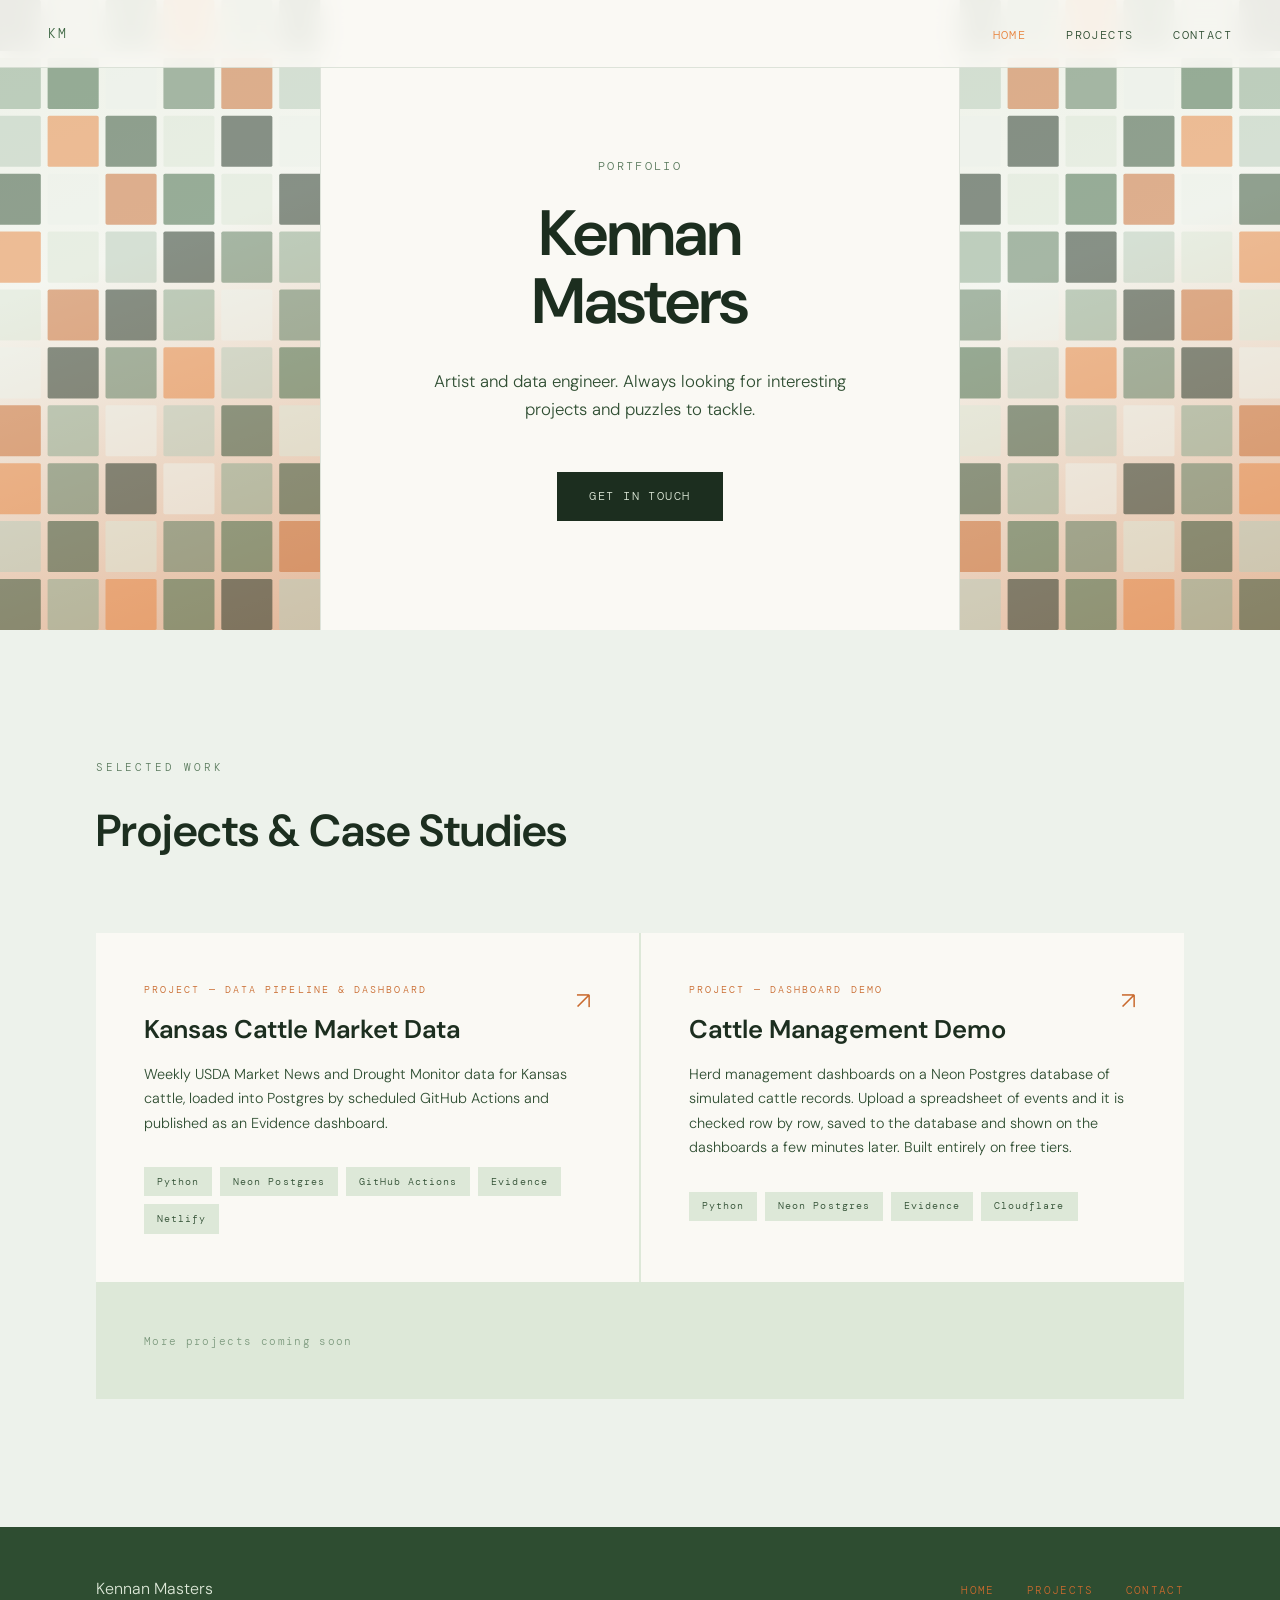
==== commit 3ebfbacc: "Add cattle demo project pages, gallery, diagram and card link" ====
--- a/index.html
+++ b/index.html
@@ -421,11 +421,11 @@
           <span class="stack-pill">Netlify</span>
         </div>
       </a>
-      <a href="/ranch-demo/" class="work-card">
+      <a href="/cattle-demo.html" class="work-card">
         <span class="work-card-arrow">↗</span>
         <p class="work-card-tag">Project — Dashboard Demo</p>
         <h3 class="work-card-title">Cattle Management Demo</h3>
-        <p class="work-card-desc">Herd management dashboards on a Neon Postgres database of simulated cattle records: herd overview, pregnancy and calving, finances and a lookup for any single animal.</p>
+        <p class="work-card-desc">Herd management dashboards on a Neon Postgres database of simulated cattle records. Upload a spreadsheet of events and it is checked row by row, saved to the database and shown on the dashboards a few minutes later. Built entirely on free tiers.</p>
         <div class="work-card-stack">
           <span class="stack-pill">Python</span>
           <span class="stack-pill">Neon Postgres</span>
